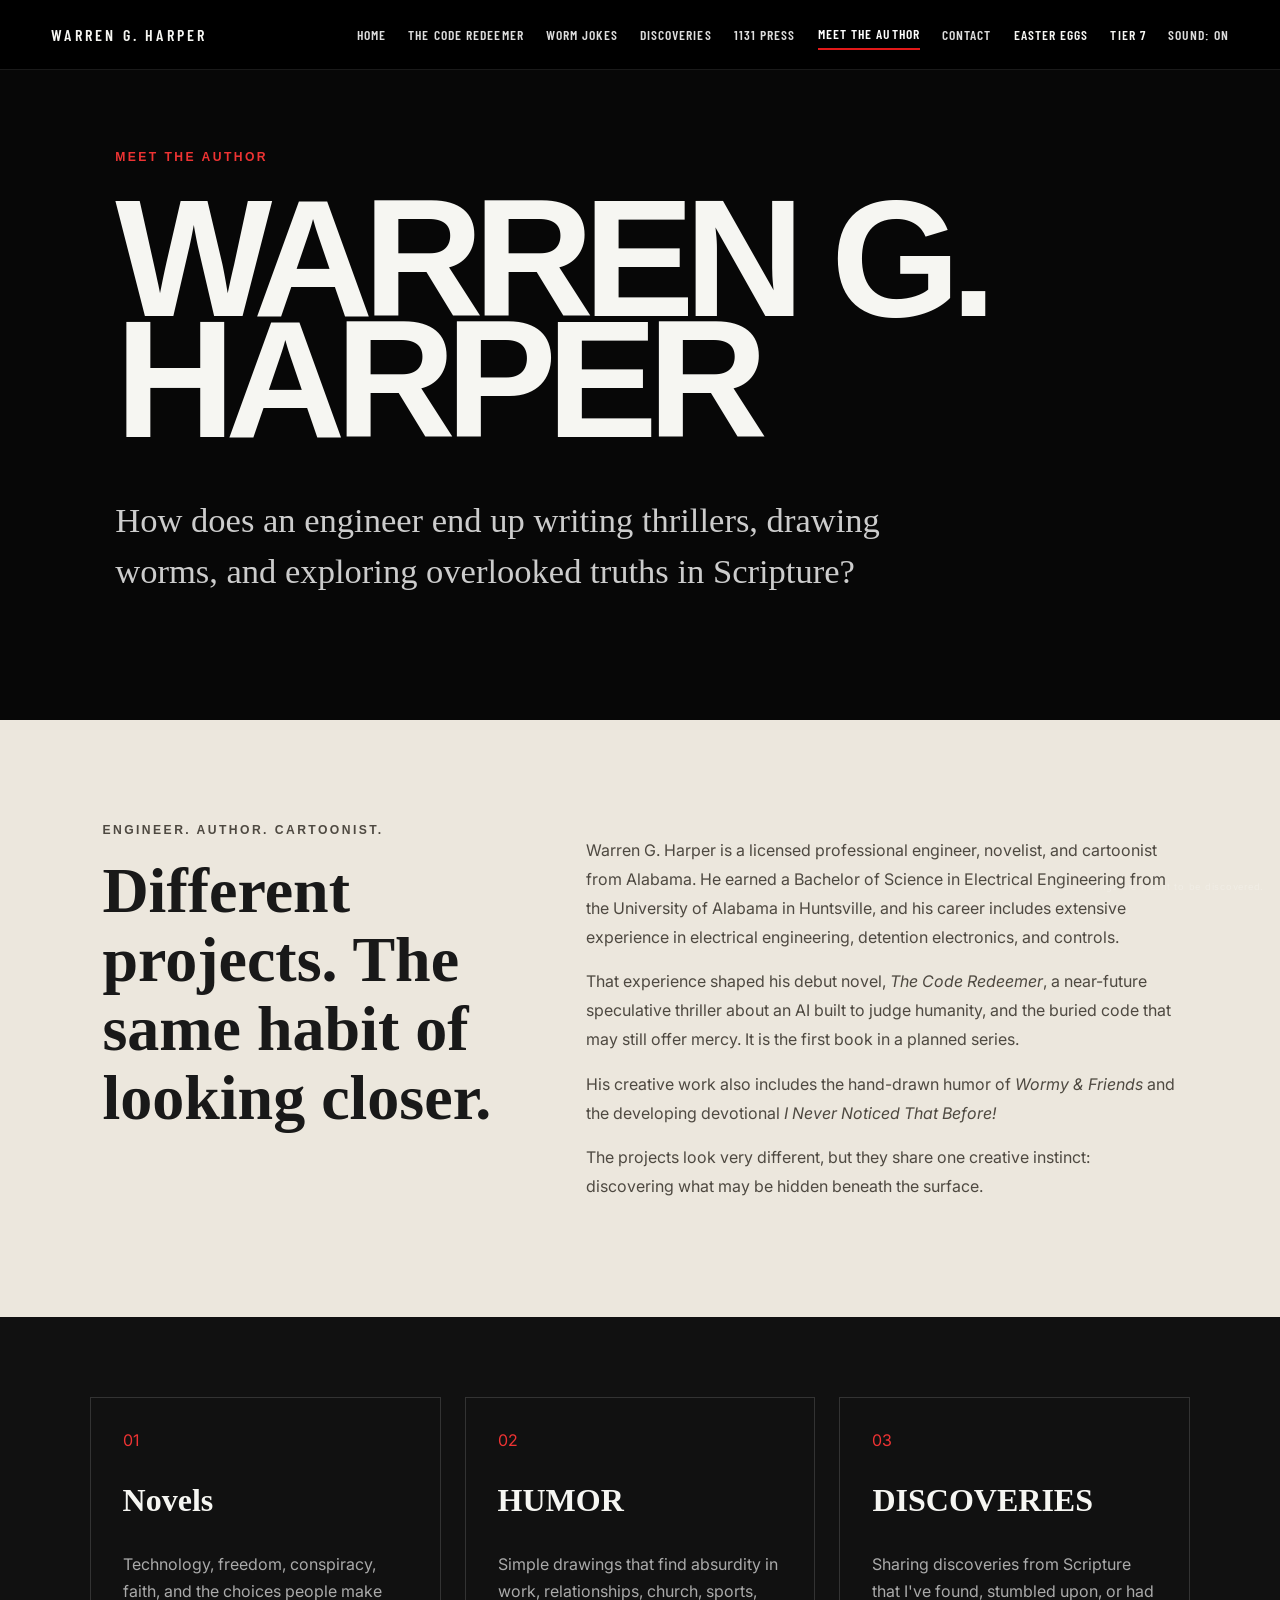
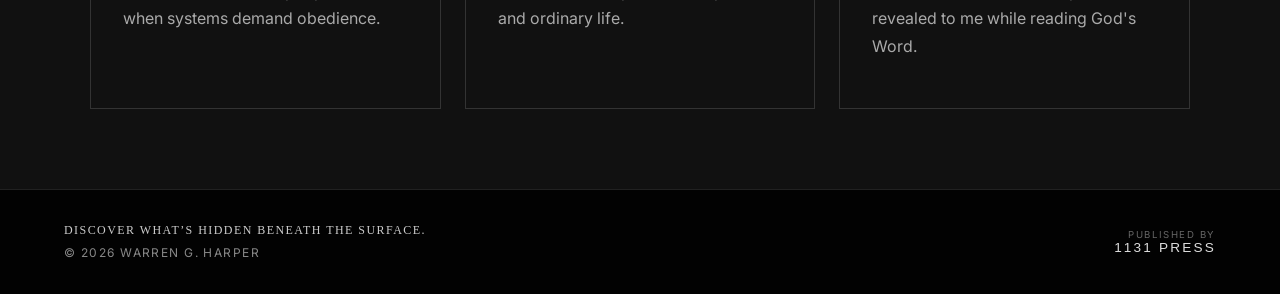
==== about.html @ 1fa2d731 "Add files via upload" ====
<!doctype html><html lang="en"><head>
<meta charset="utf-8">
<meta name="viewport" content="width=device-width, initial-scale=1, viewport-fit=cover">
<meta name="theme-color" content="#000000">
<meta name="description" content="About Warren G. Harper, professional engineer, novelist, cartoonist, and devotional writer.">
<title>Meet the Author | Warren G. Harper</title>
<link rel="stylesheet" href="styles.css">
</head>
<body class="about-body"><header class="site-header">
  <a class="site-name" href="index.html">WARREN G. HARPER</a>
  <button class="menu-toggle" type="button" aria-expanded="false" aria-controls="mainNav">Menu</button>
  <nav id="mainNav">
    <a href="index.html">Home</a>
    <a href="code.html">The Code Redeemer</a>
    <a href="wormy.html">Worm Jokes</a>
    <a href="discoveries.html">Discoveries</a>
    <a href="press.html">1131 Press</a>
    <a class="active" href="about.html#meet-the-author">Meet the Author</a>
    <a href="contact.html">Contact</a><button id="eggTrackerButton" class="egg-nav-link" type="button">EASTER EGGS</button><button id="tier7Link" class="tier7-link" type="button">TIER 7</button>
  <button id="globalSoundToggle" class="nav-button" type="button">Sound: On</button></nav>
</header>
<main><section id="meet-the-author" class="about-hero-page"><p class="page-kicker red">MEET THE AUTHOR</p><h1>Warren G.<br>Harper</h1>
<p class="about-lead">How does an engineer end up writing thrillers, drawing worms, and exploring overlooked truths in Scripture?</p></section>
<section class="about-story"><div><p class="page-kicker">ENGINEER. AUTHOR. CARTOONIST.</p><h2>Different projects. The same habit of looking closer.</h2></div>
<div><p>Warren G. Harper is a licensed professional engineer, novelist, and cartoonist from Alabama. He earned a Bachelor of Science in Electrical Engineering from the University of Alabama in Huntsville, and his career includes extensive experience in electrical engineering, detention electronics, and controls.</p>
<p>That experience shaped his debut novel, <em>The Code Redeemer</em>, a near-future speculative thriller about an AI built to judge humanity, and the buried code that may still offer mercy. It is the first book in a planned series.</p>
<p>His creative work also includes the hand-drawn humor of <em>Wormy &amp; Friends</em> and the developing devotional <em>I Never Noticed That Before!</em></p>
<p>The projects look very different, but they share one creative instinct: discovering what may be hidden beneath the surface.</p></div></section>
<section class="about-three"><article><span>01</span><h3>Novels</h3><p>Technology, freedom, conspiracy, faith, and the choices people make when systems demand obedience.</p></article>
<article><span>02</span><h3>HUMOR</h3><p>Simple drawings that find absurdity in work, relationships, church, sports, and ordinary life.</p></article>
<article><span>03</span><h3>DISCOVERIES</h3><p>Sharing discoveries from Scripture that I've found, stumbled upon, or had revealed to me while reading God's Word.</p></article></section></main><footer class="global-footer">
  <div>
    <strong>Discover what’s hidden beneath the surface.</strong>
    <span>© <span class="current-year">2026</span> Warren G. Harper</span>
  </div>
  <a class="press-footer" href="press.html"><span>Published by</span><strong>1131 PRESS</strong></a>
</footer>
<script>
document.querySelectorAll('.current-year').forEach(el => el.textContent = new Date().getFullYear());
const menu = document.querySelector('.menu-toggle');
const nav = document.getElementById('mainNav');
if (menu && nav) menu.addEventListener('click', () => {
  const open = nav.classList.toggle('open');
  menu.setAttribute('aria-expanded', String(open));
});
</script>

<div id="eggTracker" class="egg-tracker" hidden>
  <div class="egg-tracker-card">
    <button id="closeEggTracker" class="close-egg-tracker" type="button" aria-label="Close">×</button>
    <p class="egg-tracker-kicker">EASTER EGGS</p>
    <h2>Hidden Things Found</h2>
    <div class="egg-progress-group"><div class="egg-progress-label"><span>THE CODE REDEEMER</span><span class="egg-count" data-count="code">No discoveries yet</span></div><div class="egg-progress"><i data-bar="code"></i></div></div>
    <div class="egg-progress-group"><div class="egg-progress-label"><span>WORM JOKES</span><span class="egg-count" data-count="worm">No discoveries yet</span></div><div class="egg-progress"><i data-bar="worm"></i></div></div>
    <div class="egg-progress-group"><div class="egg-progress-label"><span>DISCOVERIES</span><span class="egg-count" data-count="scripture">No discoveries yet</span></div><div class="egg-progress"><i data-bar="scripture"></i></div></div>
  </div>
</div>
<div id="completionMessage" class="completion-message" hidden>
  <strong>You found them all!</strong>
  <span>Every hidden item in this section has been discovered.</span>
</div>
<div id="confettiLayer" class="confetti-layer" aria-hidden="true"></div>

<div id="easterModal" class="easter-modal" hidden>
  <div class="easter-card">
    <button id="closeEaster" class="close-easter" type="button" aria-label="Close">×</button>
    <div id="easterContent"></div>
  </div>
</div>
<div id="luciWhisper" class="luci-whisper" aria-hidden="true">WHO IS THIS?<br>ARE YOU ONLINE?</div>
<button id="finalDiscovery" class="final-discovery" type="button">Some things are meant to be discovered.</button>

<!-- Some things are meant to be discovered. -->
<script src="easter-eggs.js"></script>
<script>
const gst=document.getElementById("globalSoundToggle");
let siteSound=localStorage.getItem("projectLaunchSound")!=="off";
if(gst){
  gst.textContent=`Sound: ${siteSound?"On":"Off"}`;
  gst.addEventListener("click",()=>{
    siteSound=!siteSound;
    localStorage.setItem("projectLaunchSound",siteSound?"on":"off");
    gst.textContent=`Sound: ${siteSound?"On":"Off"}`;
  });
}
</script>
</body></html>
---- styles.css ----
@import url('https://fonts.googleapis.com/css2?family=Barlow+Condensed:wght@500;600;700&family=Inter:wght@400;500;600&family=Special+Elite&display=swap');

:root{
  --black:#000;
  --near-black:#050505;
  --panel:#0c0c0d;
  --white:#f6f6f2;
  --muted:#a7a7a7;
  --red:#e31919;
  --red-deep:#740000;
  --blue:#194e82;
  --cream:#f2ead8;
  --gold:#c49a51;
}
*{box-sizing:border-box}
html{scroll-behavior:smooth}
body{
  margin:0;
  background:var(--black);
  color:var(--white);
  font-family:Inter,Arial,sans-serif;
}
a{color:inherit}
button{font:inherit}
.site-header{
  position:fixed;
  z-index:40;
  top:0;left:0;right:0;
  min-height:70px;
  padding:0 clamp(18px,4vw,60px);
  display:flex;
  align-items:center;
  justify-content:space-between;
  gap:28px;
  background:rgba(0,0,0,.9);
  border-bottom:1px solid rgba(255,255,255,.1);
  backdrop-filter:blur(12px);
}
.site-name{
  text-decoration:none;
  font-family:"Barlow Condensed",Arial,sans-serif;
  font-weight:600;
  letter-spacing:.2em;
  white-space:nowrap;
}
nav{display:flex;align-items:center;gap:22px}
nav a,.nav-button{
  border:0;
  background:none;
  padding:8px 0;
  text-decoration:none;
  color:#ddd;
  font-family:"Barlow Condensed",Arial,sans-serif;
  font-weight:600;
  font-size:.85rem;
  letter-spacing:.08em;
  text-transform:uppercase;
  cursor:pointer;
}
nav a:hover,.nav-button:hover,.active{color:white}
nav .active{border-bottom:2px solid var(--red)}
.menu-toggle{display:none;background:none;border:1px solid #444;color:white;padding:8px 11px}
.home-hero{
  min-height:100svh;
  position:relative;
  display:grid;
  place-items:center;
  overflow:hidden;
  background:#000;
}
.cover-echo{
  position:absolute;
  inset:-5%;
  background:
    linear-gradient(rgba(0,0,0,.55),rgba(0,0,0,.78)),
    url("assets/code-cover-final.jpg") center 48%/cover no-repeat;
  filter:saturate(.75) contrast(1.18);
  opacity:.58;
  transform:scale(1.04);
}
.cover-echo:after{
  content:"";
  position:absolute;inset:0;
  background:radial-gradient(circle at center,transparent 0 12%,rgba(0,0,0,.15) 30%,#000 78%);
}
.hero-inner{
  position:relative;
  z-index:2;
  width:min(980px,88vw);
  text-align:center;
  padding-top:70px;
}
.eyebrow{
  color:var(--red);
  font-family:"Barlow Condensed",Arial,sans-serif;
  font-size:.82rem;
  font-weight:700;
  letter-spacing:.23em;
}
.hero-inner h1{
  margin:18px auto 12px;
  max-width:1000px;
  font-family:"Barlow Condensed",Arial,sans-serif;
  font-size:clamp(3.8rem,8.5vw,8.7rem);
  line-height:.88;
  letter-spacing:-.025em;
  text-transform:uppercase;
  text-shadow:0 3px 30px #000;
}
.hero-sub{color:#d2d2d2;letter-spacing:.17em;text-transform:uppercase}
.primary-link,.secondary-link{
  display:inline-block;
  margin-top:24px;
  padding:15px 25px;
  border:1px solid var(--red);
  text-decoration:none;
  font-family:"Barlow Condensed",Arial,sans-serif;
  font-weight:700;
  letter-spacing:.14em;
  text-transform:uppercase;
}
.primary-link:hover{background:var(--red)}
.choice-section{padding:110px min(6vw,90px);background:#050505}
.choice-section>.eyebrow{max-width:1180px;margin:0 auto 20px}
.choice-list{max-width:1180px;margin:auto;border-top:1px solid #272727}
.choice{
  min-height:190px;
  display:grid;
  grid-template-columns:80px 1fr auto;
  gap:28px;
  align-items:center;
  padding:35px 10px;
  border-bottom:1px solid #272727;
  text-decoration:none;
  transition:.25s ease;
}
.choice:hover{padding-left:25px;background:#0c0c0c}
.choice-number{color:#5d5d5d;font-family:"Barlow Condensed";letter-spacing:.15em}
.choice h2{
  margin:0 0 8px;
  font-family:"Barlow Condensed";
  font-size:clamp(2.2rem,5vw,4.5rem);
  text-transform:uppercase;
}
.choice p{margin:0;color:#aaa}
.choice-arrow{font-family:"Barlow Condensed";text-transform:uppercase;letter-spacing:.12em}
.code-choice h2,.code-choice .choice-arrow{color:#fff}
.wormy-choice h2,.wormy-choice .choice-arrow{color:#73a7d3}
.insights-choice h2,.insights-choice .choice-arrow{color:#d6b46e}
.home-about{padding:120px min(7vw,100px);background:#111}
.home-about h2{max-width:950px;font-family:"Barlow Condensed";font-size:clamp(2.5rem,6vw,5rem);line-height:1}
.home-updates{
  padding:75px min(7vw,100px);
  display:flex;
  align-items:center;
  justify-content:space-between;
  gap:40px;
  background:#090909;
  border-top:1px solid #202020;
}
.home-updates h2{margin:7px 0 10px;font-family:"Barlow Condensed";font-size:clamp(2.2rem,5vw,4.2rem);line-height:1;text-transform:uppercase}
.home-updates p:last-child{max-width:720px;color:#aaa;line-height:1.7}
.home-updates .secondary-link{flex:0 0 auto;margin-top:0}
.secondary-link{border-color:#555}
footer{
  padding:24px min(4vw,60px);
  display:flex;justify-content:space-between;gap:20px;
  border-top:1px solid #222;color:#777;
  font-size:.75rem;text-transform:uppercase;letter-spacing:.12em;
}

/* Intro */
.intro{
  position:fixed;inset:0;z-index:100;
  background:#000;color:#fff;
  overflow:hidden;
  transition:opacity .9s ease,visibility .9s;
}
.intro.hidden{opacity:0;visibility:hidden;pointer-events:none}
.skip-intro{
  position:absolute;z-index:130;right:max(18px,env(safe-area-inset-right));top:max(18px,env(safe-area-inset-top));
  background:none;border:0;color:#aaa;letter-spacing:.12em;text-transform:uppercase;cursor:pointer;
}
.entry-choice{
  position:absolute;inset:0;z-index:125;
  display:grid;place-content:center;text-align:center;padding:25px;background:#000;
}
.entry-choice.off{display:none}
.entry-choice p{color:var(--red);letter-spacing:.25em;font-size:.75rem}
.entry-choice h1{font-family:"Barlow Condensed";font-size:clamp(3rem,10vw,7rem);text-transform:uppercase;margin:10px 0 26px}
.entry-buttons{display:flex;justify-content:center;gap:18px;flex-wrap:wrap}
.outline-button,.text-button{
  color:white;cursor:pointer;text-transform:uppercase;letter-spacing:.1em;padding:14px 22px
}
.outline-button{background:none;border:1px solid var(--red)}
.text-button{background:none;border:0}
.entry-choice small{display:block;max-width:470px;margin:22px auto 0;color:#666;line-height:1.5}
.intro-scene{
  position:absolute;inset:0;
  display:grid;place-items:center;
  opacity:0;visibility:hidden;
  transition:opacity .8s ease,visibility .8s;
}
.intro-scene.on{opacity:1;visibility:visible}
.terminal-copy{
  width:min(780px,84vw);
  color:#ddd;
  font-family:"Special Elite","Courier New",monospace;
  font-size:clamp(1.4rem,4vw,3.7rem);
  letter-spacing:.05em;
}
#terminalAnswer{opacity:0;margin-top:10vh}
#terminalAnswer.show{opacity:1}
.cursor{animation:blink .75s infinite}
@keyframes blink{50%{opacity:0}}
.code-scene{
  background:
    radial-gradient(circle at center,rgba(255,20,20,.42),transparent 25%),
    linear-gradient(180deg,#180000,#000 65%);
}
.circuit-field{
  position:absolute;inset:0;
  background:url("assets/code-cover.jpeg") center/cover no-repeat;
  opacity:.58;filter:contrast(1.35) saturate(1.2);
}
.circuit-field:after{content:"";position:absolute;inset:0;background:linear-gradient(rgba(0,0,0,.3),rgba(0,0,0,.5))}
.code-title{
  position:relative;z-index:2;text-align:center;
  font-family:"Barlow Condensed";text-transform:uppercase;
  filter:drop-shadow(0 0 35px rgba(255,0,0,.8));
  transform:scale(.86);opacity:0;
}
.code-scene.on .code-title{animation:titleHit 3.2s ease forwards}
.code-title span{display:block;font-size:clamp(3.2rem,10vw,9rem);font-weight:600;line-height:.9}
.code-title strong{display:block;font-size:clamp(4.2rem,14vw,13rem);line-height:.78}
@keyframes titleHit{
  0%{opacity:0;transform:scale(.75)}
  12%{opacity:1;transform:scale(1.035)}
  20%,85%{opacity:1;transform:scale(1)}
  100%{opacity:0;transform:scale(1.025)}
}
.wormy-scene{background:#f3ead7;color:#174d7a}
.paper-card{
  width:min(820px,88vw);max-height:88vh;
  padding:28px;background:#fffdf7;
  box-shadow:0 25px 80px rgba(0,0,0,.22);
  text-align:center;transform:rotate(-.5deg);
}
.paper-card h2{
  font-family:"Special Elite","Courier New",monospace;
  font-size:clamp(2.4rem,7vw,6rem);margin:5px 0 15px;
}
.paper-card img{
  width:100%;max-height:58vh;object-fit:contain;
  filter:contrast(1.06) saturate(.95);
}
.intro-label{font-family:"Barlow Condensed";letter-spacing:.2em;font-weight:700}
.wormy-scene.on .paper-card{animation:happyJiggle 3.4s ease both}
@keyframes happyJiggle{
  0%{opacity:0;transform:translateY(55px) rotate(-2deg)}
  18%{opacity:1;transform:translateY(0) rotate(.8deg)}
  28%{transform:rotate(-.5deg)}
  82%{opacity:1}
  100%{opacity:0;transform:translateY(-12px) rotate(-.5deg)}
}
.insights-scene{
  background:
    radial-gradient(circle at center,rgba(191,143,64,.2),transparent 30%),
    linear-gradient(145deg,#24180c,#050403 70%);
  text-align:center;
}
.insights-glow{
  position:absolute;width:40vmin;height:40vmin;border:1px solid rgba(205,168,97,.38);
  border-radius:50%;box-shadow:0 0 90px rgba(198,153,69,.13);
}
.insights-scene h2{
  position:relative;margin:10px 0;
  font-family:Georgia,serif;font-size:clamp(3.5rem,10vw,9rem);line-height:.85;
  color:#e3cc9c;font-weight:400;
}
.insights-scene .intro-label{position:relative;color:#b79251}
@media(max-width:930px){
  nav{
    display:none;position:absolute;top:69px;left:0;right:0;
    flex-direction:column;align-items:stretch;padding:18px 24px;background:#050505
  }
  nav.open{display:flex}
  .menu-toggle{display:block}
  .choice{grid-template-columns:45px 1fr}
  .choice-arrow{grid-column:2}
}
@media(max-width:600px){
  .hero-inner h1{font-size:clamp(3.4rem,17vw,6rem)}
  .choice{min-height:170px;padding:28px 0}
  .choice h2{font-size:2.5rem}
  footer{flex-direction:column}
}
@media(prefers-reduced-motion:reduce){
  *{animation-duration:.01ms!important;animation-iteration-count:1!important;transition-duration:.01ms!important}
}


/* Version 0.2 — slower cinematic pacing */
.terminal-scene{
  background:
    radial-gradient(circle at 50% 45%,rgba(15,32,43,.22),transparent 38%),
    #000;
}
.terminal-copy{
  text-shadow:0 0 14px rgba(185,228,255,.18);
}
#terminalQuestion{
  opacity:0;
  animation:terminalQuestionIn 9.2s ease forwards;
}
.terminal-scene.on #terminalQuestion{
  animation:terminalQuestionIn 9.2s ease forwards;
}
@keyframes terminalQuestionIn{
  0%,10%{opacity:0;transform:translateY(4px)}
  18%,80%{opacity:1;transform:translateY(0)}
  100%{opacity:.75}
}
#terminalAnswer{
  transition:opacity 1.2s ease;
}
.code-scene.on .code-title{
  animation:titleHitV2 10.6s cubic-bezier(.2,.8,.2,1) forwards;
}
@keyframes titleHitV2{
  0%{opacity:0;transform:scale(.64);filter:blur(15px)}
  8%{opacity:1;transform:scale(1.06);filter:blur(0)}
  14%{transform:scale(1)}
  82%{opacity:1;transform:scale(1)}
  100%{opacity:0;transform:scale(1.025);filter:blur(3px)}
}
.code-scene.on .circuit-field{
  animation:circuitAwaken 10.6s ease forwards;
}
@keyframes circuitAwaken{
  0%{opacity:0;transform:scale(1.08)}
  18%{opacity:.3}
  55%,85%{opacity:.72;transform:scale(1)}
  100%{opacity:0}
}
.wormy-scene.on .paper-card{
  animation:happyJiggleV2 9.6s ease both;
}
@keyframes happyJiggleV2{
  0%{opacity:0;transform:translateY(85px) rotate(-2.5deg) scale(.94)}
  14%{opacity:1;transform:translateY(-5px) rotate(1deg) scale(1.015)}
  20%{transform:translateY(0) rotate(-.5deg) scale(1)}
  82%{opacity:1;transform:rotate(-.5deg)}
  100%{opacity:0;transform:translateY(-18px) rotate(-.7deg)}
}
.insights-scene.on h2,
.insights-scene.on .intro-label,
.insights-scene.on .insights-glow{
  animation:insightsRise 10.5s ease forwards;
}
@keyframes insightsRise{
  0%{opacity:0;transform:translateY(18px) scale(.98)}
  18%,82%{opacity:1;transform:translateY(0) scale(1)}
  100%{opacity:0;transform:translateY(-8px) scale(1.01)}
}

/* Version 0.3 terminal and Wormy refinements */
.system-prompt{
  margin:0 0 1rem;
  color:#7ea0b7;
  opacity:0;
  font-size:.55em;
  letter-spacing:.08em;
  transition:opacity .45s ease;
}
.system-prompt.show{opacity:1}
.second-prompt{margin-top:8vh}
#terminalQuestion,#terminalAnswer{
  min-height:1.35em;
  white-space:pre-wrap;
}
#terminalQuestion{
  opacity:1!important;
  animation:none!important;
}
#terminalAnswer{
  opacity:1;
  margin-top:0;
  transition:none;
}
.wormy-scene.on .paper-card{
  animation:wormyCleanEntrance 6.8s cubic-bezier(.22,.8,.24,1) forwards;
}
@keyframes wormyCleanEntrance{
  0%{opacity:0;transform:translateY(50px) rotate(-1deg) scale(.97)}
  18%{opacity:1;transform:translateY(-4px) rotate(.45deg) scale(1.01)}
  26%,82%{opacity:1;transform:translateY(0) rotate(-.35deg) scale(1)}
  100%{opacity:0;transform:translateY(-10px) rotate(-.35deg) scale(1)}
}

/* Version 0.4 corrections */
#terminalQuestion{white-space:pre-line;line-height:1.45}
.hard-glitch{
  animation:terminalFailure .75s steps(2,end) forwards!important;
}
@keyframes terminalFailure{
  0%{filter:none;transform:none;background:#000}
  12%{filter:invert(1);transform:translateX(8px)}
  24%{filter:contrast(3);transform:translateX(-12px) skewX(3deg)}
  39%{filter:invert(1) hue-rotate(100deg);transform:translateY(5px)}
  54%{filter:none;transform:translateX(14px)}
  72%{filter:brightness(3);transform:translateX(-6px)}
  100%{filter:brightness(0);transform:none}
}
.code-scene{
  background:#000!important;
}
.code-scene .circuit-field{
  inset:0;
  background:
    linear-gradient(rgba(0,0,0,.08),rgba(0,0,0,.12)),
    url("assets/code-cover-v2.png") center/contain no-repeat!important;
  opacity:0;
  filter:none!important;
}
.code-scene .code-title{
  display:none;
}
.code-scene.on .circuit-field{
  animation:coverRevealV4 7.1s cubic-bezier(.2,.75,.2,1) forwards!important;
}
@keyframes coverRevealV4{
  0%{opacity:0;transform:scale(.91);filter:brightness(.2) blur(8px)}
  12%{opacity:1;transform:scale(1.025);filter:brightness(1.5) blur(0)}
  22%,78%{opacity:1;transform:scale(1);filter:brightness(1)}
  100%{opacity:0;transform:scale(1.015);filter:brightness(.4)}
}
.worm-jokes-label{
  margin:-8px 0 15px;
  color:#194e82;
  font-family:"Special Elite","Courier New",monospace;
  font-size:clamp(.8rem,2vw,1.1rem);
  letter-spacing:.19em;
}
.wormy-scene.on .paper-card{
  animation:wormyNoGlitchV4 5.25s cubic-bezier(.2,.85,.25,1) forwards!important;
}
@keyframes wormyNoGlitchV4{
  0%{opacity:0;transform:translateY(60px) rotate(-1.2deg) scale(.96)}
  15%{opacity:1;transform:translateY(-7px) rotate(.5deg) scale(1.01)}
  24%,82%{opacity:1;transform:translateY(0) rotate(-.25deg) scale(1)}
  100%{opacity:0;transform:translateY(-16px) rotate(-.25deg) scale(1)}
}
.insights-scene:after{
  content:"";
  position:absolute;
  width:min(560px,70vw);
  height:1px;
  background:linear-gradient(90deg,transparent,#d8b46a,transparent);
  transform:scaleX(0);
}
.insights-scene.on:after{
  animation:goldLineV4 4.7s ease forwards;
}
.insights-scene.on h2{
  animation:insightsV4 4.7s ease forwards!important;
}
.insights-scene.on .intro-label{
  animation:insightsV4 4.7s .15s ease forwards!important;
}
.insights-scene.on .insights-glow{
  animation:insightsGlowV4 4.7s ease forwards!important;
}
@keyframes goldLineV4{
  0%{opacity:0;transform:scaleX(0)}
  28%,72%{opacity:1;transform:scaleX(1)}
  100%{opacity:0;transform:scaleX(.7)}
}
@keyframes insightsV4{
  0%{opacity:0;transform:translateY(15px);letter-spacing:.04em}
  24%,74%{opacity:1;transform:translateY(0);letter-spacing:normal}
  100%{opacity:0;transform:translateY(-8px)}
}
@keyframes insightsGlowV4{
  0%{opacity:0;transform:scale(.8)}
  35%,70%{opacity:1;transform:scale(1)}
  100%{opacity:0;transform:scale(1.08)}
}


/* Version 0.5 — refined homepage */
.home-vignette{
  position:absolute;
  inset:0;
  background:
    linear-gradient(180deg,rgba(0,0,0,.12),rgba(0,0,0,.42)),
    radial-gradient(circle at center,transparent 0 18%,rgba(0,0,0,.34) 48%,#000 92%);
  pointer-events:none;
}
.hero-inner{
  max-width:1080px;
}
.hero-inner h1{
  max-width:1050px;
  font-size:clamp(3.8rem,8vw,8.2rem);
}
.choice-section{
  padding-top:100px;
}
.choice-intro{
  max-width:1180px;
  margin:0 auto 30px;
  display:flex;
  align-items:end;
  justify-content:space-between;
  gap:30px;
}
.choice-intro p:last-child{
  margin:0;
  color:#777;
}
.choice{
  grid-template-columns:75px 1fr auto;
  min-height:205px;
  padding-left:0;
  padding-right:0;
}
.choice-copy{
  max-width:790px;
}
.choice-kicker{
  margin:0 0 9px!important;
  font-family:"Barlow Condensed",Arial,sans-serif;
  font-size:.72rem!important;
  font-weight:700;
  letter-spacing:.18em;
  text-transform:uppercase;
}
.code-choice .choice-kicker{color:#d64646}
.wormy-choice .choice-kicker{color:#73a7d3}
.insights-choice .choice-kicker{color:#d6b46e}
.choice h2{
  margin-bottom:7px;
}
.worm-jokes-home{
  margin:0 0 9px!important;
  color:#73a7d3!important;
  font-family:"Special Elite","Courier New",monospace;
  font-size:clamp(1.05rem,2vw,1.4rem)!important;
  letter-spacing:.14em;
  text-transform:uppercase;
}
.home-about{
  display:grid;
  grid-template-columns:.8fr 1.2fr;
  gap:80px;
  align-items:start;
}
.home-about h2{
  margin:0;
}
.home-about > div:last-child p{
  margin-top:0;
  max-width:720px;
  color:#b8b8b8;
  font-size:1.12rem;
  line-height:1.75;
}
.home-actions{
  display:grid;
  grid-template-columns:repeat(4,1fr);
  border-top:1px solid #202020;
  border-bottom:1px solid #202020;
  background:#050505;
}
.home-actions a,
.home-actions button{
  min-height:88px;
  display:grid;
  place-items:center;
  padding:18px;
  border:0;
  border-right:1px solid #202020;
  background:none;
  color:#d6d6d6;
  text-decoration:none;
  text-transform:uppercase;
  letter-spacing:.11em;
  font-family:"Barlow Condensed",Arial,sans-serif;
  font-weight:600;
  cursor:pointer;
}
.home-actions > *:last-child{
  border-right:0;
}
.home-actions a:hover,
.home-actions button:hover{
  background:#101010;
  color:white;
}
@media(max-width:850px){
  .choice-intro{
    display:block;
  }
  .choice-intro p:last-child{
    margin-top:8px;
  }
  .home-about{
    grid-template-columns:1fr;
    gap:30px;
  }
  .home-actions{
    grid-template-columns:1fr 1fr;
  }
  .home-actions > *{
    border-bottom:1px solid #202020;
  }
}
@media(max-width:560px){
  .choice{
    grid-template-columns:42px 1fr;
  }
  .choice-arrow{
    grid-column:2;
  }
  .home-actions{
    grid-template-columns:1fr;
  }
  .home-actions a,
  .home-actions button{
    border-right:0;
  }
}

/* PROJECT LAUNCH 1.0 */
body{overflow-x:hidden}.page-kicker{margin:0 0 14px;font-family:Arial,sans-serif;font-weight:700;font-size:.76rem;letter-spacing:.2em;text-transform:uppercase}.page-kicker.red,.red{color:#e33}.page-kicker.gold,.gold{color:#d1ab65}.page-kicker.blue,.blue{color:#286ca5}
.global-footer{min-height:105px;padding:25px clamp(20px,5vw,75px);display:flex;align-items:center;justify-content:space-between;gap:30px;border-top:1px solid rgba(255,255,255,.12);background:#020202;color:#888}.global-footer>div{display:flex;flex-direction:column;gap:7px}.global-footer strong{color:#ccc;font-family:Georgia,serif;font-weight:400}.press-footer{display:flex;flex-direction:column;align-items:flex-end;text-decoration:none;text-transform:uppercase;letter-spacing:.13em}.press-footer span{font-size:.6rem;color:#666}.press-footer strong{font-family:Arial,sans-serif;font-size:.85rem;letter-spacing:.16em;color:#ddd}
.choice-intro-strong{display:block!important;text-align:center;margin-bottom:55px!important}.choice-command{margin:0!important;color:#fff!important;font-family:Arial,sans-serif;font-size:clamp(2.25rem,5vw,4.8rem);font-weight:700;line-height:1;text-transform:uppercase}.choice-intro-strong p:last-child{margin-top:15px!important;font-size:1.05rem}.home-actions{grid-template-columns:repeat(5,1fr)!important}
.code-body{background:#000}.code-hero-page{position:relative;min-height:100vh;padding:125px clamp(22px,6vw,90px) 80px;display:grid;align-items:center;overflow:hidden}.code-circuit-bg{position:absolute;inset:0;background:url("assets/code-cover-v2.png") center/cover no-repeat;opacity:.13;filter:blur(2px) saturate(.7)}.code-circuit-bg:after{content:"";position:absolute;inset:0;background:radial-gradient(circle at 28% 48%,transparent,#000 54%),linear-gradient(90deg,#000 0,transparent 50%,#000 100%)}.code-page-grid{position:relative;z-index:1;max-width:1180px;margin:auto;display:grid;grid-template-columns:.72fr 1.28fr;gap:clamp(45px,7vw,100px);align-items:center}.code-cover-figure{margin:0}.code-cover-figure img{display:block;width:100%;max-height:72vh;object-fit:contain;filter:drop-shadow(0 0 42px rgba(218,0,0,.35))}.code-main-copy h1{font-family:Arial,sans-serif;font-size:clamp(4rem,9vw,9rem);line-height:.76;margin:15px 0 30px;text-transform:uppercase;letter-spacing:-.055em}.code-main-copy>p{max-width:720px;color:#c8c8c8;line-height:1.75}.code-promise{font-family:Georgia,serif;font-size:clamp(1.35rem,2.5vw,2rem);line-height:1.35!important;color:white!important}.status-panel{display:flex;flex-wrap:wrap;gap:9px;margin:28px 0}.status-panel span{padding:8px 11px;border:1px solid #552121;color:#ddd;font-size:.72rem;text-transform:uppercase;letter-spacing:.08em}.page-button{display:inline-block;padding:14px 21px;text-decoration:none;text-transform:uppercase;letter-spacing:.1em;font-weight:700}.red-button{background:#d51616;color:white}
.code-details,.about-story,.devotional-description,.why-1131{padding:100px clamp(22px,8vw,120px);display:grid;grid-template-columns:.8fr 1.2fr;gap:clamp(40px,7vw,100px)}.code-details{background:#0b0b0b}.code-details h2,.about-story h2,.devotional-description h2,.why-1131 h2{font-family:Georgia,serif;font-size:clamp(2.3rem,5vw,4.5rem);line-height:1.08;margin:0}.code-details p,.about-story p,.devotional-description p,.why-1131 p{color:#bbb;line-height:1.8}.next-door{padding:55px clamp(22px,8vw,120px);display:flex;justify-content:space-between;align-items:center;gap:30px}.next-door p{margin:0;color:#999}.next-door a{text-decoration:none;text-transform:uppercase;letter-spacing:.1em;font-weight:700}.dark-next{background:#151515}
.wormy-body{background:#f6e8b7;color:#164d78}.wormy-body .site-header{background:rgba(255,248,220,.94);border-bottom:2px solid #164d78}.wormy-body .site-name,.wormy-body nav a{color:#164d78}.wormy-body nav .active{border-color:#f08d2d}.wormy-world{min-height:100vh;background:radial-gradient(circle at 20% 5%,rgba(255,255,255,.65),transparent 25%),linear-gradient(rgba(23,78,121,.045) 1px,transparent 1px),#f6e8b7;background-size:auto,100% 30px,auto}.marquee-lights{position:fixed;inset:0;z-index:80;pointer-events:none}.marquee-lights i{position:absolute;width:12px;height:12px;border-radius:50%;transform:translate(-50%,-50%);background:#c9a04c;border:1px solid rgba(120,70,15,.35);opacity:.28;animation:bulbWave 4.8s linear infinite}@keyframes bulbWave{0%,12%{background:#fff5aa;opacity:1;box-shadow:0 0 14px 5px rgba(255,192,40,.85)}18%,100%{background:#c99a3b;opacity:.28;box-shadow:none}}
.wormy-hero-page{min-height:86vh;padding:130px 25px 80px;display:grid;place-content:center;text-align:center;position:relative;overflow:hidden}.sun-doodle{position:absolute;right:8vw;top:125px;font-size:7rem;color:#f0a123;transform:rotate(12deg)}.wormy-small{margin:0;color:#286ca5;font-family:"Courier New",monospace;font-weight:700;letter-spacing:.18em;text-transform:uppercase}.wormy-hero-page h1{font-family:"Courier New",monospace;font-size:clamp(3.4rem,9vw,8rem);line-height:.84;margin:15px 0 5px;letter-spacing:-.08em}.worm-jokes-title{font-family:"Courier New",monospace;font-size:clamp(1.5rem,4vw,3rem);letter-spacing:.18em;margin:10px 0;color:#e06f24}.wormy-lead{font-family:Georgia,serif;font-style:italic;font-size:clamp(1.3rem,3vw,2.1rem)}.wormy-page-button{justify-self:center;margin-top:24px;padding:13px 20px;border:3px solid #164d78;background:white;color:#164d78;text-decoration:none;font-weight:700;box-shadow:6px 7px 0 rgba(22,77,120,.18);transform:rotate(-1deg)}.wormy-about{padding:90px clamp(25px,8vw,120px);display:grid;grid-template-columns:.8fr 1.2fr;gap:70px;background:#ccebf2;border-top:4px dashed #164d78;border-bottom:4px dashed #164d78}.wormy-about h2,.gallery-heading h2,.wormy-cast h2{font-family:"Courier New",monospace;font-size:clamp(2.2rem,5vw,4.2rem);line-height:1.05;margin:10px 0}.wormy-about p{font-size:1.08rem;line-height:1.8}.cartoon-gallery{padding:95px clamp(25px,6vw,90px)}.gallery-heading{max-width:850px;margin:0 auto 55px;text-align:center}.cartoon-grid{max-width:1180px;margin:auto;display:grid;grid-template-columns:1fr 1fr;gap:55px}.index-card{margin:0;padding:24px;background:#fff;border:2px solid #164d78;box-shadow:13px 15px 0 rgba(22,77,120,.18)}.index-card img{display:block;width:100%;max-height:540px;object-fit:contain}.index-card figcaption{text-align:center;margin-top:10px;font-family:Georgia,serif;font-style:italic}.rotate-left{transform:rotate(-.7deg)}.rotate-right{transform:rotate(.8deg)}.rotate-left-small{transform:rotate(-.35deg)}.rotate-right-small{transform:rotate(.45deg)}.wormy-cast{padding:90px clamp(25px,8vw,120px);text-align:center;background:#f7c96b}.cast-pills{display:flex;justify-content:center;flex-wrap:wrap;gap:12px;max-width:900px;margin:35px auto}.cast-pills span{padding:10px 16px;border:2px solid #164d78;border-radius:999px;background:#fff7d5;font-family:"Courier New",monospace;font-weight:700}.wormy-next{background:#164d78;color:white}.wormy-next a{color:white}.wormy-body .global-footer{background:#fff3c9;color:#52718b;border-color:#164d78}.wormy-body .global-footer strong,.wormy-body .press-footer strong{color:#164d78}
.insights-body{background:#171006;color:#eadbb9}.insights-hero-page{min-height:92vh;padding:140px 25px 85px;display:grid;place-content:center;text-align:center;position:relative;background:radial-gradient(circle at center,rgba(191,146,66,.17),transparent 31%),linear-gradient(145deg,#2a1d0d,#080604)}.insights-orbit{position:absolute;left:50%;top:50%;width:min(68vw,700px);height:min(68vw,700px);transform:translate(-50%,-50%);border:1px solid rgba(209,171,101,.24);border-radius:50%;box-shadow:0 0 90px rgba(209,171,101,.08)}.insights-hero-page>*:not(.insights-orbit){position:relative}.insights-hero-page h1{font-family:Georgia,serif;font-size:clamp(3.6rem,9vw,8.4rem);font-weight:400;line-height:.86;margin:15px 0}.devotional-subtitle{max-width:850px;margin:20px auto;font-family:Georgia,serif;font-size:clamp(1.2rem,2.3vw,1.75rem);line-height:1.45}.byline{font-weight:700;letter-spacing:.06em}.development-badge{justify-self:center;margin-top:18px;padding:8px 13px;border:1px solid #9c793c;text-transform:uppercase;letter-spacing:.12em;font-size:.72rem}.devotional-description{background:#f1eadb;color:#2f271e}.devotional-description p{color:#51463a}.devotional-promise{padding:100px 25px;text-align:center;background:#3b2916}.devotional-promise p{font-family:Georgia,serif;font-style:italic;font-size:clamp(2rem,5vw,4.4rem);margin:0}.insight-next{background:#211608}
.press-body{background:#f3f1ec;color:#191919}.press-body .site-header{background:rgba(248,247,244,.95)}.press-body .site-name,.press-body nav a{color:#202020}.press-body nav .active{border-color:#111}.press-hero{padding:150px 25px 105px;text-align:center;background:#0a0a0a;color:white}.press-mark{width:170px;height:170px;margin:0 auto 30px;border:2px solid #ccc;display:grid;place-content:center}.press-mark span{font-size:3rem;font-weight:800;line-height:.8}.press-mark strong{letter-spacing:.25em;font-size:.72rem;margin-top:14px}.press-hero>p:first-of-type{text-transform:uppercase;letter-spacing:.18em;color:#888}.press-hero h1{font-family:Georgia,serif;font-size:clamp(3rem,7vw,6.4rem);margin:20px 0}.press-mission{max-width:820px;margin:auto;color:#bbb;line-height:1.8}.press-catalog{padding:80px clamp(22px,6vw,85px);display:grid;grid-template-columns:repeat(3,1fr);gap:24px}.press-title-card{padding:35px;border:1px solid #c8c5bd;background:#fff;display:flex;flex-direction:column;min-height:590px}.press-title-card h2{font-family:Arial,sans-serif;font-size:clamp(2.5rem,4vw,4.1rem);line-height:.93;text-transform:uppercase;margin:10px 0}.press-title-card h3{font-family:Georgia,serif;font-weight:400;line-height:1.35;color:#555}.press-title-card p{line-height:1.75;color:#4d4d4d}.press-title-card strong{margin-top:auto;padding-top:20px}.press-title-card a{margin-top:20px;text-decoration:none;text-transform:uppercase;letter-spacing:.09em;font-weight:700}.code-card-press{border-top:6px solid #cf1717}.worm-card-press{border-top:6px solid #286ca5}.insight-card-press{border-top:6px solid #bf9141}.why-1131{background:#dedbd3}.why-1131 p{color:#444}.press-body .global-footer{background:#111}
.about-body,.contact-body{background:#070707}.about-hero-page,.contact-page{min-height:75vh;padding:150px clamp(25px,9vw,135px) 90px;display:grid;align-content:center}.about-hero-page h1,.contact-page h1{font-family:Arial,sans-serif;font-size:clamp(5rem,13vw,12rem);line-height:.73;margin:20px 0;text-transform:uppercase;letter-spacing:-.06em}.about-lead,.contact-lead{max-width:820px;font-family:Georgia,serif;font-size:clamp(1.35rem,2.7vw,2.2rem);line-height:1.45;color:#ccc}.about-story{background:#ece7dd;color:#191919}.about-story p{color:#4e4941}.about-three{padding:80px clamp(25px,7vw,100px);display:grid;grid-template-columns:repeat(3,1fr);gap:24px;background:#111}.about-three article{padding:32px;border:1px solid #333}.about-three span{color:#e33}.about-three h3{font-family:Georgia,serif;font-size:2rem}.about-three p{color:#aaa;line-height:1.7}.contact-card{max-width:840px;margin-top:35px;padding:30px;border:1px solid #383838;background:#101010;color:#aaa;line-height:1.7}.contact-card code{display:inline-block;margin-top:10px;padding:10px 12px;background:#000;color:#fff;font-size:1rem}
@media(max-width:900px){.home-actions{grid-template-columns:1fr 1fr!important}.code-page-grid,.code-details,.wormy-about,.devotional-description,.about-story,.why-1131{grid-template-columns:1fr}.code-cover-figure img{max-height:58vh}.press-catalog{grid-template-columns:1fr}.press-title-card{min-height:auto}.about-three{grid-template-columns:1fr}}
@media(max-width:650px){.global-footer{align-items:flex-start;flex-direction:column}.press-footer{align-items:flex-start}.home-actions{grid-template-columns:1fr!important}.cartoon-grid{grid-template-columns:1fr;gap:35px}.sun-doodle{font-size:4rem;right:4vw}.marquee-lights i{width:9px;height:9px}.next-door{align-items:flex-start;flex-direction:column}}

/* Project Launch 1.1 */
.world-label{margin:0 0 8px!important;color:#d2d2d2!important;font-family:Georgia,serif;font-style:italic;font-size:1.05rem!important}
.discoveries-hero-page{min-height:92vh;padding:140px 25px 85px;display:grid;place-content:center;text-align:center;position:relative;background:radial-gradient(circle at center,rgba(191,146,66,.18),transparent 32%),linear-gradient(145deg,#2a1d0d,#080604);color:#eadbb9}
.discoveries-orbit{position:absolute;left:50%;top:50%;width:min(68vw,700px);height:min(68vw,700px);transform:translate(-50%,-50%);border:1px solid rgba(209,171,101,.24);border-radius:50%;box-shadow:0 0 90px rgba(209,171,101,.08)}
.discoveries-hero-page>*:not(.discoveries-orbit){position:relative}
.discoveries-hero-page h1{font-family:Georgia,serif;font-size:clamp(3.5rem,9vw,8.2rem);font-weight:400;line-height:.87;margin:15px 0 18px}
.things-tagline{margin:0 auto 23px;font-family:Georgia,serif;font-size:clamp(1.25rem,2.4vw,1.9rem);font-style:italic;color:#d7bd86}
.sharing-line{margin:0 auto 8px;font-size:clamp(1.2rem,2.2vw,1.65rem);font-weight:700}.engineer-line{margin:0 auto 18px;font-family:Georgia,serif;font-style:italic;color:#b9995e}
.discoveries-description{padding:100px clamp(22px,8vw,120px);display:grid;grid-template-columns:.8fr 1.2fr;gap:clamp(40px,7vw,100px);background:#f1eadb;color:#2f271e}
.discoveries-description h2{font-family:Georgia,serif;font-size:clamp(2.3rem,5vw,4.5rem);line-height:1.08;margin:0}.discoveries-description p{color:#51463a;line-height:1.8}
.closing-discovery{margin-top:30px;font-size:1.18rem}.scripture-toggle-section,.hex-section{padding:70px 25px;display:grid;place-items:center;background:#2f2112}
.scripture-toggle{border:0;background:none;color:#ddc28f;font-family:Georgia,serif;font-size:clamp(2rem,5vw,4rem);cursor:pointer}.hex-section{background:#181006}.hex-section code{color:#7f6c4b;letter-spacing:.16em;font-size:.8rem}
.wormy-about{border-top:0!important;border-bottom:0!important}.worm-secret-section{min-height:240px;padding:60px 25px 95px;display:grid;place-items:center;background:#e8d39a}
.worm-hole{width:92px;height:28px;border:0;border-radius:50%;background:radial-gradient(ellipse at center,#2c1a0a 0 30%,#61401d 55%,rgba(97,64,29,0) 72%);filter:drop-shadow(0 6px 5px rgba(0,0,0,.25));cursor:pointer;transition:.3s ease}.worm-hole:hover{transform:scale(1.08)}.worm-hole.found{opacity:.25;transform:scale(.72)}
.worm-secret{margin-top:25px;width:min(760px,88vw);opacity:0;transform:translateY(20px) scale(.97);transition:.55s ease}.worm-secret.show{opacity:1;transform:none}.worm-secret img{display:block;width:100%;background:white;padding:18px;box-shadow:12px 14px 0 rgba(22,77,120,.16)}
.different-square{position:absolute;width:10px;height:10px;right:7.5vw;margin-top:-26px;border:0;background:#541717;opacity:.58;cursor:pointer}.hidden-code{position:absolute;left:3vw;margin-top:-40px;border:0;background:none;color:#211010;font-family:"Courier New",monospace;font-size:.58rem;letter-spacing:.08em;cursor:pointer}
.easter-modal[hidden]{display:none}.easter-modal{position:fixed;inset:0;z-index:500;display:grid;place-items:center;padding:20px;background:rgba(0,0,0,.76);opacity:0;transition:.25s ease}.easter-modal.show{opacity:1}.easter-card{position:relative;width:min(560px,92vw);padding:38px;background:#0b0b0b;color:#eee;border:1px solid #333;box-shadow:0 20px 80px rgba(0,0,0,.55)}.easter-card h2{font-family:Georgia,serif;font-size:2rem;margin:0 0 15px}.easter-card p{color:#aaa;line-height:1.7}.egg-kicker{color:#d33!important;font-family:"Courier New",monospace;letter-spacing:.14em}.close-easter{position:absolute;right:12px;top:8px;border:0;background:none;color:#888;font-size:1.8rem;cursor:pointer}
.luci-whisper{position:fixed;left:22px;bottom:26px;z-index:120;color:#6b1717;font-family:"Courier New",monospace;font-size:.68rem;line-height:1.5;letter-spacing:.08em;opacity:0;pointer-events:none;transition:opacity .8s ease}.luci-whisper.appear{opacity:.6}
.final-discovery{position:fixed;right:10px;bottom:7px;z-index:110;border:0;background:none;color:rgba(255,255,255,.12);font-size:.52rem;letter-spacing:.08em;cursor:pointer}.wormy-body .final-discovery,.press-body .final-discovery{color:rgba(0,0,0,.16)}
@media(max-width:900px){.discoveries-description{grid-template-columns:1fr}}

/* Project Launch 1.2 launch polish */
.contact-email{
  display:inline-block;
  margin-top:12px;
  color:#fff;
  font-size:clamp(1.1rem,2vw,1.35rem);
  text-decoration:none;
  border-bottom:1px solid #666;
  padding-bottom:4px;
  overflow-wrap:anywhere;
}
.contact-email:hover{border-color:#e33}
.author-contact-form{display:grid;gap:20px;margin-top:28px}.contact-form-grid{display:grid;grid-template-columns:1fr 1fr;gap:20px}.author-contact-form label{display:grid;gap:7px}.author-contact-form label>span{color:#ddd;font-family:"Barlow Condensed",Arial,sans-serif;font-size:.82rem;font-weight:600;letter-spacing:.11em;text-transform:uppercase}.author-contact-form input,.author-contact-form textarea{width:100%;border:1px solid #3b3b3b;background:#070707;color:#fff;padding:13px 14px;font:inherit;line-height:1.5;outline:none}.author-contact-form input:focus,.author-contact-form textarea:focus{border-color:#a92727;box-shadow:0 0 0 2px rgba(169,39,39,.14)}.author-contact-form textarea{resize:vertical}.updates-check{display:flex!important;grid-template-columns:auto 1fr!important;align-items:flex-start;gap:10px!important}.updates-check input{width:auto;margin-top:5px}.updates-check span{font-family:Inter,Arial,sans-serif!important;font-size:.9rem!important;font-weight:400!important;letter-spacing:0!important;line-height:1.5;text-transform:none!important}.form-honeypot{position:absolute!important;left:-10000px!important;width:1px!important;height:1px!important;overflow:hidden!important}.contact-submit{justify-self:start;border:0;cursor:pointer}.contact-submit:disabled{cursor:wait;opacity:.62}.contact-privacy{margin:0!important;color:#777!important;font-size:.78rem;line-height:1.5!important}.contact-form-status{min-height:24px;margin:0!important;color:#ddd!important}.contact-form-status.success{color:#7fbd8c!important}.contact-form-status.error{color:#ef7a7a!important}#contact-form{scroll-margin-top:95px}
.press-mark{
  width:190px!important;
  height:190px!important;
}
.press-mark span,
.press-mark strong{
  display:block!important;
  font-family:Arial,sans-serif!important;
  font-weight:800!important;
  text-align:center!important;
  line-height:.9!important;
}
.press-mark span{
  font-size:3.35rem!important;
  letter-spacing:.02em!important;
}
.press-mark strong{
  margin-top:12px!important;
  font-size:2.15rem!important;
  letter-spacing:.08em!important;
}

/* Project Launch 1.3 */
.hidden-code{color:#5a2b2b!important;font-size:.67rem!important;opacity:.78!important}
.different-square{width:12px!important;height:12px!important;background:#7b2323!important;opacity:.82!important;box-shadow:0 0 0 1px rgba(255,255,255,.06)}
.final-discovery{color:rgba(255,255,255,.25)!important;font-size:.58rem!important}.wormy-body .final-discovery,.press-body .final-discovery{color:rgba(0,0,0,.28)!important}
.luci-whisper{z-index:999!important;opacity:0!important;color:#a12525!important;font-size:.75rem!important;text-shadow:0 0 8px rgba(170,25,25,.3)}.luci-whisper.appear{opacity:.82!important}
.tier7-link{border:0;background:none;color:inherit;cursor:pointer;font:inherit;text-transform:uppercase;letter-spacing:.08em;padding:0}.tier7-link:hover{opacity:.7}
.code-easter-zone{padding:55px clamp(22px,8vw,120px);background:#050505;display:flex;align-items:center;justify-content:space-between;gap:40px;border-top:1px solid #1e1e1e;border-bottom:1px solid #1e1e1e}
.vale-cross{border:0;background:none;color:#aeb4b9;font-family:Georgia,serif;font-size:2.2rem;text-shadow:0 0 10px rgba(220,230,235,.18);cursor:pointer;opacity:.45;transition:.25s ease}.vale-cross:hover{opacity:.95;transform:scale(1.08)}
.hidden-terminal-shell{width:min(420px,68vw);display:grid;grid-template-columns:1fr;gap:8px}.hidden-terminal-shell label{font-family:"Courier New",monospace;color:#2b3a2f;font-size:.55rem;text-transform:uppercase;letter-spacing:.14em}
.hidden-terminal-shell input{width:100%;box-sizing:border-box;border:1px solid #172219;background:#020503;color:#6fa77c;padding:10px 12px;font-family:"Courier New",monospace;outline:none;opacity:.55;transition:.25s ease}.hidden-terminal-shell input:focus{opacity:1;border-color:#395c42}.terminal-response{min-height:16px;color:#78a97f;font-family:"Courier New",monospace;font-size:.72rem;letter-spacing:.12em}
.hex-egg{border:0;background:none;padding:0;cursor:pointer}.hex-egg code{color:#7f6c4b;letter-spacing:.16em;font-size:.8rem}
.easter-hint{margin:0;padding:35px 22px;text-align:center;background:#0f0a04;color:#5f513b;font-family:Georgia,serif;font-style:italic;font-size:.82rem;cursor:pointer}
.egg-footer-button,#eggTrackerButton{border:0;background:none;color:inherit;cursor:pointer;font:inherit;text-transform:uppercase;letter-spacing:.09em}.egg-footer-button{color:#555;font-size:.66rem}
.egg-tracker[hidden]{display:none}.egg-tracker{position:fixed;inset:0;z-index:700;display:grid;place-items:center;padding:20px;background:rgba(0,0,0,.78)}
.egg-tracker-card{position:relative;width:min(620px,92vw);padding:38px;background:#0c0c0c;color:#eee;border:1px solid #333;box-shadow:0 25px 90px rgba(0,0,0,.6)}.egg-tracker-card h2{margin:4px 0 30px;font-family:Georgia,serif;font-size:2rem;font-weight:400}.egg-tracker-kicker{margin:0;color:#b92727;font-family:"Courier New",monospace;letter-spacing:.18em;font-size:.7rem}
.close-egg-tracker{position:absolute;right:12px;top:8px;border:0;background:none;color:#888;font-size:1.8rem;cursor:pointer}.egg-progress-group{margin:24px 0}.egg-progress-label{display:flex;justify-content:space-between;gap:15px;margin-bottom:8px;color:#aaa;font-size:.72rem;text-transform:uppercase;letter-spacing:.08em}.egg-progress{height:9px;background:#1d1d1d;border:1px solid #292929;overflow:hidden}.egg-progress i{display:block;height:100%;width:0;background:#9e2222;transition:width .6s ease}
.completion-message[hidden]{display:none}.completion-message{position:fixed;left:50%;top:50%;z-index:950;transform:translate(-50%,-50%) scale(.94);width:min(500px,88vw);padding:36px;text-align:center;background:#080808;color:white;border:1px solid #444;box-shadow:0 25px 90px rgba(0,0,0,.75);opacity:0;transition:.3s ease}.completion-message.show{opacity:1;transform:translate(-50%,-50%) scale(1)}.completion-message strong{display:block;font-family:Georgia,serif;font-size:2.2rem;margin-bottom:12px}.completion-message span{color:#aaa;line-height:1.5}
.confetti-layer{position:fixed;inset:0;z-index:900;pointer-events:none;overflow:hidden}.confetti-layer i{position:absolute;top:-30px;color:#fff;font-style:normal;animation:confettiFall linear forwards}.confetti-layer i:nth-child(3n){color:#d22}.confetti-layer i:nth-child(3n+1){color:#d6b14b}.confetti-layer i:nth-child(3n+2){color:#6591b6}@keyframes confettiFall{to{transform:translate(var(--drift),110vh) rotate(720deg);opacity:.2}}
@media(max-width:700px){.code-easter-zone{flex-direction:column;align-items:flex-start}.hidden-terminal-shell{width:100%}.egg-progress-label{font-size:.62rem}}
@media(max-width:700px){.home-updates{align-items:flex-start;flex-direction:column}.home-updates .secondary-link{margin-top:0}}
@media(max-width:650px){.contact-form-grid{grid-template-columns:1fr}.contact-card{padding:22px}}


/* Project Launch 1.3.1 fixes */
.egg-nav-link{
  border:0!important;
  background:none!important;
  color:inherit!important;
  cursor:pointer!important;
  font:inherit!important;
  text-transform:uppercase!important;
  letter-spacing:.08em!important;
  padding:0!important;
}
.egg-nav-link:hover{opacity:.7}

.hidden-code{
  position:absolute!important;
  left:4vw!important;
  margin-top:-44px!important;
  color:#8b4646!important;
  font-size:.74rem!important;
  opacity:.92!important;
  text-shadow:0 0 8px rgba(140,45,45,.18)!important;
}
.different-square{
  background:#8f3030!important;
  opacity:.9!important;
}

.hidden-terminal-shell label{
  color:#58705d!important;
  font-size:.64rem!important;
  opacity:.95!important;
}
.terminal-prompt-row{
  display:flex;
  align-items:center;
  gap:9px;
  width:100%;
  border:1px solid #28422e;
  background:#030705;
  padding:9px 11px;
  box-sizing:border-box;
  opacity:.82;
  transition:.25s ease;
}
.terminal-prompt-row:focus-within{
  opacity:1;
  border-color:#487353;
  box-shadow:0 0 12px rgba(60,110,75,.12);
}
.terminal-prompt-row span{
  flex:0 0 auto;
  font-family:"Courier New",monospace;
  color:#6d9876;
  font-size:.78rem;
}
.terminal-prompt-row input{
  flex:1;
  min-width:80px;
  border:0!important;
  background:transparent!important;
  padding:0!important;
  color:#8fbd98!important;
  opacity:1!important;
  outline:none!important;
  font-family:"Courier New",monospace!important;
}

/* Dedicated LUCI whisper panel: visible enough to notice, never overlays page copy */
.luci-whisper{
  position:fixed!important;
  left:18px!important;
  bottom:18px!important;
  z-index:1200!important;
  min-width:190px!important;
  padding:13px 15px!important;
  background:rgba(5,0,0,.92)!important;
  border:1px solid rgba(157,31,31,.7)!important;
  box-shadow:0 8px 26px rgba(0,0,0,.45),0 0 16px rgba(120,18,18,.12)!important;
  color:#c43a3a!important;
  font-family:"Courier New",monospace!important;
  font-size:.78rem!important;
  line-height:1.55!important;
  letter-spacing:.08em!important;
  opacity:0!important;
  pointer-events:none!important;
  cursor:pointer!important;
  transform:translateY(8px)!important;
  transition:opacity .35s ease,transform .35s ease!important;
}
.luci-whisper.appear{
  opacity:.94!important;
  pointer-events:auto!important;
  transform:translateY(0)!important;
  animation:luciFlicker 1.35s steps(2,end) infinite;
}
.luci-whisper.acknowledged{
  border-color:#c44!important;
  box-shadow:0 0 22px rgba(160,30,30,.25)!important;
}
@keyframes luciFlicker{
  0%,91%,100%{filter:none}
  92%{filter:brightness(.72)}
  94%{filter:brightness(1.2)}
  96%{filter:none}
}

.easter-hint{
  color:#8a7656!important;
}

@media(max-width:700px){
  .luci-whisper{
    left:10px!important;
    right:10px!important;
    bottom:10px!important;
    min-width:0!important;
  }
}

/* v1.3.2 Wormy interactions */
.sun-egg{border:0!important;background:none!important;cursor:pointer!important;padding:0!important}
.sun-egg:hover{transform:rotate(8deg) scale(1.04)!important}
.worm-hole-row{display:flex;gap:80px;justify-content:center;align-items:center;flex-wrap:wrap}
.wrong-hole{transform:scale(.94)} .wrong-hole:hover{transform:scale(1.03)!important}
.worm-fun-message,.rotation-message{min-height:28px;margin-top:22px;text-align:center;font-family:"Courier New",monospace;font-weight:700;color:#164d78;opacity:0;transform:translateY(6px);transition:.25s ease}
.worm-fun-message.show,.rotation-message.show{opacity:1;transform:none}.worm-fun-message.sunny{color:#d4741b}
.finished-laughing{border:0;background:none;color:inherit;font:inherit;padding:0;cursor:pointer}.finished-laughing:hover{text-decoration:underline}
.worm-card-interactive{cursor:pointer;transition:transform .28s ease,box-shadow .28s ease}
.cartoon-grid.grid-shuffle .worm-card-interactive{animation:wormCardShuffle .32s ease}
@keyframes wormCardShuffle{0%{transform:translateY(0)}45%{transform:translateY(-8px)}100%{transform:translateY(0)}}
@media(max-width:650px){.worm-hole-row{gap:40px}}

/* v1.4: consistent navigation typography */
.site-header nav a,
.site-header .nav-button,
.site-header .egg-nav-link,
.site-header .tier7-link{
  font-family:"Barlow Condensed",Arial,sans-serif!important;
  font-weight:600!important;
  font-size:.85rem!important;
  line-height:1!important;
  letter-spacing:.08em!important;
  text-transform:uppercase!important;
}

#meet-the-author{scroll-margin-top:70px}
.egg-overall-count{
  margin:-18px 0 28px;
  color:#777;
  font-family:"Barlow Condensed",Arial,sans-serif;
  font-size:.8rem;
  letter-spacing:.12em;
  text-transform:uppercase;
}

/* v1.3.4: force stable 2x2 Worm sample grid positions */
.cartoon-grid{
  display:grid;
  grid-template-columns:repeat(2,minmax(0,1fr));
}
.cartoon-grid .worm-card-interactive:nth-child(1){grid-column:1;grid-row:1}
.cartoon-grid .worm-card-interactive:nth-child(2){grid-column:2;grid-row:1}
.cartoon-grid .worm-card-interactive:nth-child(3){grid-column:1;grid-row:2}
.cartoon-grid .worm-card-interactive:nth-child(4){grid-column:2;grid-row:2}
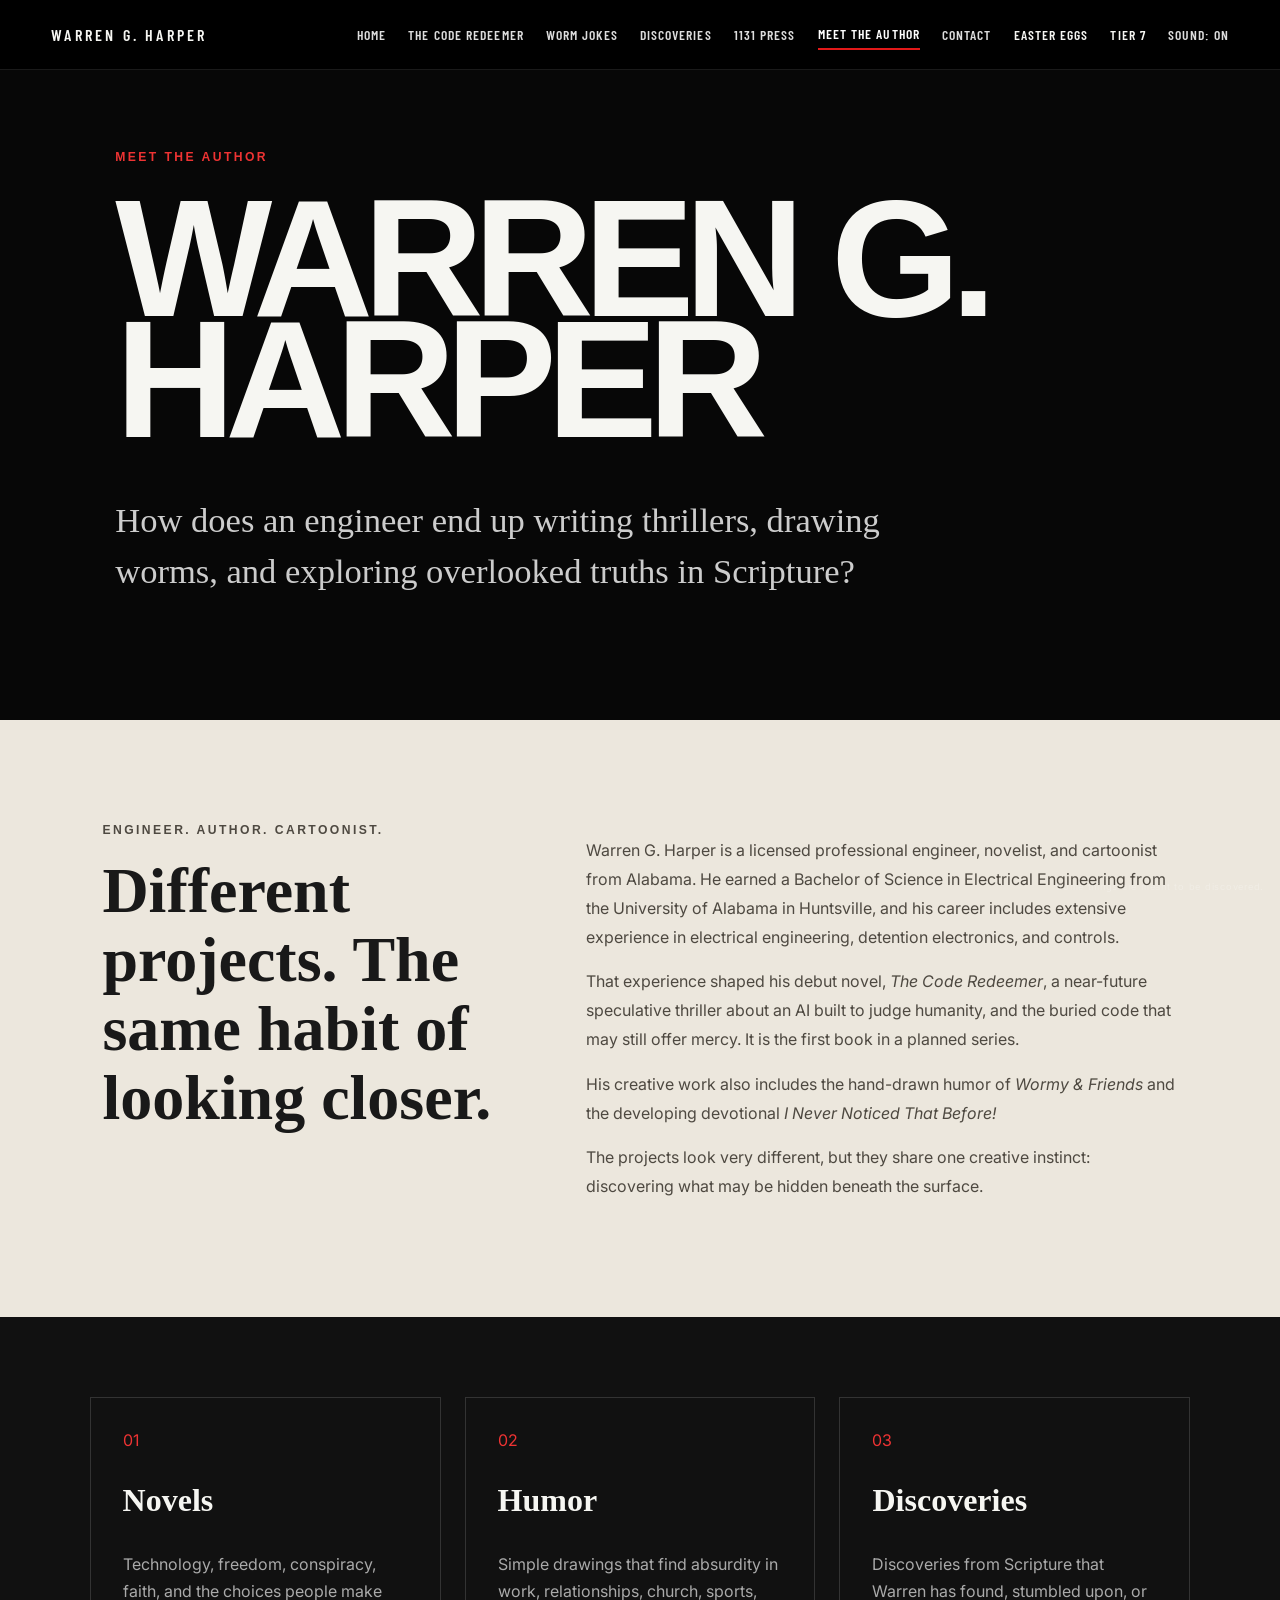
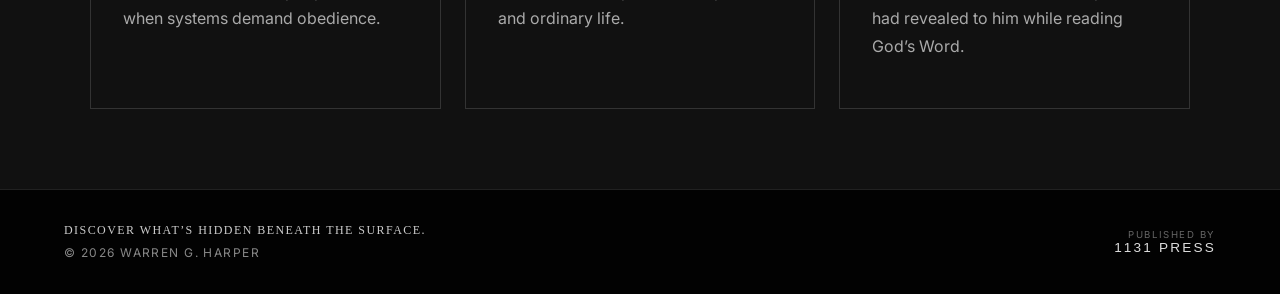
==== commit 140e973e: "Add files via upload What it does now  The three parts play in order, each with its own sound. A n" ====
--- a/about.html
+++ b/about.html
@@ -27,8 +27,8 @@
 <p>His creative work also includes the hand-drawn humor of <em>Wormy &amp; Friends</em> and the developing devotional <em>I Never Noticed That Before!</em></p>
 <p>The projects look very different, but they share one creative instinct: discovering what may be hidden beneath the surface.</p></div></section>
 <section class="about-three"><article><span>01</span><h3>Novels</h3><p>Technology, freedom, conspiracy, faith, and the choices people make when systems demand obedience.</p></article>
-<article><span>02</span><h3>HUMOR</h3><p>Simple drawings that find absurdity in work, relationships, church, sports, and ordinary life.</p></article>
-<article><span>03</span><h3>DISCOVERIES</h3><p>Sharing discoveries from Scripture that I've found, stumbled upon, or had revealed to me while reading God's Word.</p></article></section></main><footer class="global-footer">
+<article><span>02</span><h3>Humor</h3><p>Simple drawings that find absurdity in work, relationships, church, sports, and ordinary life.</p></article>
+<article><span>03</span><h3>Discoveries</h3><p>Discoveries from Scripture that Warren has found, stumbled upon, or had revealed to him while reading God’s Word.</p></article></section></main><footer class="global-footer">
   <div>
     <strong>Discover what’s hidden beneath the surface.</strong>
     <span>© <span class="current-year">2026</span> Warren G. Harper</span>
@@ -77,10 +77,12 @@
 let siteSound=localStorage.getItem("projectLaunchSound")!=="off";
 if(gst){
   gst.textContent=`Sound: ${siteSound?"On":"Off"}`;
+  gst.setAttribute("aria-pressed",String(siteSound));
   gst.addEventListener("click",()=>{
     siteSound=!siteSound;
     localStorage.setItem("projectLaunchSound",siteSound?"on":"off");
     gst.textContent=`Sound: ${siteSound?"On":"Off"}`;
+    gst.setAttribute("aria-pressed",String(siteSound));
   });
 }
 </script>
--- a/styles.css
+++ b/styles.css
@@ -220,7 +220,7 @@
 }
 .circuit-field{
   position:absolute;inset:0;
-  background:url("assets/code-cover.jpeg") center/cover no-repeat;
+  background:url("assets/code-cover-final.jpg") center/cover no-repeat;
   opacity:.58;filter:contrast(1.35) saturate(1.2);
 }
 .circuit-field:after{content:"";position:absolute;inset:0;background:linear-gradient(rgba(0,0,0,.3),rgba(0,0,0,.5))}
@@ -401,17 +401,49 @@
 /* Version 0.4 corrections */
 #terminalQuestion{white-space:pre-line;line-height:1.45}
 .hard-glitch{
-  animation:terminalFailure .75s steps(2,end) forwards!important;
+  animation:terminalFailure .56s steps(2,end) forwards!important;
 }
 @keyframes terminalFailure{
-  0%{filter:none;transform:none;background:#000}
-  12%{filter:invert(1);transform:translateX(8px)}
-  24%{filter:contrast(3);transform:translateX(-12px) skewX(3deg)}
-  39%{filter:invert(1) hue-rotate(100deg);transform:translateY(5px)}
-  54%{filter:none;transform:translateX(14px)}
-  72%{filter:brightness(3);transform:translateX(-6px)}
-  100%{filter:brightness(0);transform:none}
-}
+  0%,12%{filter:none;transform:none;background:#000}
+  18%{filter:brightness(0);transform:none;background:#000}
+  100%{filter:brightness(0);transform:none;background:#000}
+}
+/* Crosshair — matches the glint on The Code Redeemer cover.
+   Sizes are fractions of the cover's on-screen width (--cw) and the position
+   (--gx, --gy) is the glint's spot on the cover; both are set by script.js. */
+.iam-flash{position:absolute;inset:0;opacity:0;visibility:hidden;pointer-events:none;--cw:400px;--gx:50%;--gy:40%}
+.iam-flash::before{content:"";position:absolute;inset:0;background:#000;transition:opacity 1.4s ease}
+.iam-flash.show{opacity:1;visibility:visible}
+.iam-flash.reveal::before{opacity:0}
+.glint{position:absolute;left:var(--gx);top:var(--gy);width:0;height:0;opacity:0;transform:scale(1.3);filter:drop-shadow(0 0 calc(var(--cw)*.012) rgba(255,240,255,.85))}
+.glint i{position:absolute;display:block}
+.glint-ray-h{left:calc(var(--cw)*-.26);width:calc(var(--cw)*.52);top:0;height:max(2px,calc(var(--cw)*.0028));transform:translateY(-50%);
+  background:linear-gradient(90deg,transparent 0%,rgba(225,205,240,.22) 14%,rgba(240,230,255,.55) 32%,rgba(255,255,255,.95) 44%,#fff 50%,rgba(255,255,255,.95) 56%,rgba(240,230,255,.55) 68%,rgba(225,205,240,.22) 86%,transparent 100%)}
+.glint-ray-up,.glint-ray-down{left:0;width:max(2px,calc(var(--cw)*.0028));transform:translateX(-50%)}
+.glint-ray-up{bottom:0;height:calc(var(--cw)*.40);
+  background:linear-gradient(0deg,#fff 0%,rgba(255,255,255,.9) 12%,rgba(240,230,255,.55) 40%,rgba(225,205,240,.2) 75%,transparent 100%)}
+.glint-ray-down{top:0;height:calc(var(--cw)*.62);
+  background:linear-gradient(180deg,#fff 0%,rgba(255,255,255,.9) 20%,rgba(240,230,255,.5) 50%,rgba(225,205,240,.18) 80%,transparent 100%)}
+.glint-halo{left:0;top:0;width:calc(var(--cw)*.075);height:calc(var(--cw)*.075);border-radius:50%;transform:translate(-50%,-50%);
+  background:radial-gradient(circle,#fff 0 10%,rgba(245,232,252,.95) 16%,rgba(222,170,215,.7) 28%,rgba(205,90,140,.32) 50%,rgba(190,40,80,.12) 66%,transparent 72%)}
+.glint-core{left:0;top:0;width:max(6px,calc(var(--cw)*.018));height:max(6px,calc(var(--cw)*.018));border-radius:50%;transform:translate(-50%,-50%);background:#fff;
+  box-shadow:0 0 calc(var(--cw)*.02) calc(var(--cw)*.006) #fff,0 0 calc(var(--cw)*.05) rgba(230,200,255,.7)}
+.iam-flash.show .glint{animation:glintArrive 1.1s cubic-bezier(.2,.9,.25,1) forwards}
+.iam-flash.show .glint-halo{animation:glintTwinkle 2.2s ease-in-out infinite alternate}
+.iam-flash.settle .glint{animation:glintSettle 1.4s ease forwards}
+.iam-flash.melt .glint{animation:glintMelt 1.2s ease forwards}
+@keyframes glintArrive{
+  0%{opacity:0;transform:scale(.15)}
+  8%{opacity:1;transform:scale(1.9)}
+  35%{opacity:1;transform:scale(1.22)}
+  100%{opacity:1;transform:scale(1.3)}
+}
+@keyframes glintTwinkle{
+  from{opacity:1;transform:translate(-50%,-50%) scale(1)}
+  to{opacity:.82;transform:translate(-50%,-50%) scale(1.18)}
+}
+@keyframes glintSettle{from{opacity:1;transform:scale(1.3)}to{opacity:1;transform:scale(1)}}
+@keyframes glintMelt{from{opacity:1;transform:scale(1)}to{opacity:0;transform:scale(.97)}}
 .code-scene{
   background:#000!important;
 }
@@ -419,15 +451,20 @@
   inset:0;
   background:
     linear-gradient(rgba(0,0,0,.08),rgba(0,0,0,.12)),
-    url("assets/code-cover-v2.png") center/contain no-repeat!important;
+    url("assets/code-cover-final.jpg") center/contain no-repeat!important;
   opacity:0;
   filter:none!important;
 }
 .code-scene .code-title{
   display:none;
 }
+/* Cover fades in without moving, so its glint stays exactly under the crosshair. */
 .code-scene.on .circuit-field{
-  animation:coverRevealV4 7.1s cubic-bezier(.2,.75,.2,1) forwards!important;
+  animation:coverRevealV5 1.4s ease forwards!important;
+}
+@keyframes coverRevealV5{
+  0%{opacity:0;filter:brightness(.35)}
+  100%{opacity:1;filter:brightness(1)}
 }
 @keyframes coverRevealV4{
   0%{opacity:0;transform:scale(.91);filter:brightness(.2) blur(8px)}
@@ -636,7 +673,7 @@
 body{overflow-x:hidden}.page-kicker{margin:0 0 14px;font-family:Arial,sans-serif;font-weight:700;font-size:.76rem;letter-spacing:.2em;text-transform:uppercase}.page-kicker.red,.red{color:#e33}.page-kicker.gold,.gold{color:#d1ab65}.page-kicker.blue,.blue{color:#286ca5}
 .global-footer{min-height:105px;padding:25px clamp(20px,5vw,75px);display:flex;align-items:center;justify-content:space-between;gap:30px;border-top:1px solid rgba(255,255,255,.12);background:#020202;color:#888}.global-footer>div{display:flex;flex-direction:column;gap:7px}.global-footer strong{color:#ccc;font-family:Georgia,serif;font-weight:400}.press-footer{display:flex;flex-direction:column;align-items:flex-end;text-decoration:none;text-transform:uppercase;letter-spacing:.13em}.press-footer span{font-size:.6rem;color:#666}.press-footer strong{font-family:Arial,sans-serif;font-size:.85rem;letter-spacing:.16em;color:#ddd}
 .choice-intro-strong{display:block!important;text-align:center;margin-bottom:55px!important}.choice-command{margin:0!important;color:#fff!important;font-family:Arial,sans-serif;font-size:clamp(2.25rem,5vw,4.8rem);font-weight:700;line-height:1;text-transform:uppercase}.choice-intro-strong p:last-child{margin-top:15px!important;font-size:1.05rem}.home-actions{grid-template-columns:repeat(5,1fr)!important}
-.code-body{background:#000}.code-hero-page{position:relative;min-height:100vh;padding:125px clamp(22px,6vw,90px) 80px;display:grid;align-items:center;overflow:hidden}.code-circuit-bg{position:absolute;inset:0;background:url("assets/code-cover-v2.png") center/cover no-repeat;opacity:.13;filter:blur(2px) saturate(.7)}.code-circuit-bg:after{content:"";position:absolute;inset:0;background:radial-gradient(circle at 28% 48%,transparent,#000 54%),linear-gradient(90deg,#000 0,transparent 50%,#000 100%)}.code-page-grid{position:relative;z-index:1;max-width:1180px;margin:auto;display:grid;grid-template-columns:.72fr 1.28fr;gap:clamp(45px,7vw,100px);align-items:center}.code-cover-figure{margin:0}.code-cover-figure img{display:block;width:100%;max-height:72vh;object-fit:contain;filter:drop-shadow(0 0 42px rgba(218,0,0,.35))}.code-main-copy h1{font-family:Arial,sans-serif;font-size:clamp(4rem,9vw,9rem);line-height:.76;margin:15px 0 30px;text-transform:uppercase;letter-spacing:-.055em}.code-main-copy>p{max-width:720px;color:#c8c8c8;line-height:1.75}.code-promise{font-family:Georgia,serif;font-size:clamp(1.35rem,2.5vw,2rem);line-height:1.35!important;color:white!important}.status-panel{display:flex;flex-wrap:wrap;gap:9px;margin:28px 0}.status-panel span{padding:8px 11px;border:1px solid #552121;color:#ddd;font-size:.72rem;text-transform:uppercase;letter-spacing:.08em}.page-button{display:inline-block;padding:14px 21px;text-decoration:none;text-transform:uppercase;letter-spacing:.1em;font-weight:700}.red-button{background:#d51616;color:white}
+.code-body{background:#000}.code-hero-page{position:relative;min-height:100vh;padding:125px clamp(22px,6vw,90px) 80px;display:grid;align-items:center;overflow:hidden}.code-circuit-bg{position:absolute;inset:0;background:url("assets/code-cover-final.jpg") center/cover no-repeat;opacity:.13;filter:blur(2px) saturate(.7)}.code-circuit-bg:after{content:"";position:absolute;inset:0;background:radial-gradient(circle at 28% 48%,transparent,#000 54%),linear-gradient(90deg,#000 0,transparent 50%,#000 100%)}.code-page-grid{position:relative;z-index:1;max-width:1180px;margin:auto;display:grid;grid-template-columns:.72fr 1.28fr;gap:clamp(45px,7vw,100px);align-items:center}.code-cover-figure{margin:0}.code-cover-figure img{display:block;width:100%;max-height:72vh;object-fit:contain;filter:drop-shadow(0 0 42px rgba(218,0,0,.35))}.code-main-copy h1{font-family:Arial,sans-serif;font-size:clamp(4rem,9vw,9rem);line-height:.76;margin:15px 0 30px;text-transform:uppercase;letter-spacing:-.055em}.code-main-copy>p{max-width:720px;color:#c8c8c8;line-height:1.75}.code-promise{font-family:Georgia,serif;font-size:clamp(1.35rem,2.5vw,2rem);line-height:1.35!important;color:white!important}.status-panel{display:flex;flex-wrap:wrap;gap:9px;margin:28px 0}.status-panel span{padding:8px 11px;border:1px solid #552121;color:#ddd;font-size:.72rem;text-transform:uppercase;letter-spacing:.08em}.page-button{display:inline-block;padding:14px 21px;text-decoration:none;text-transform:uppercase;letter-spacing:.1em;font-weight:700}.red-button{background:#d51616;color:white}
 .code-details,.about-story,.devotional-description,.why-1131{padding:100px clamp(22px,8vw,120px);display:grid;grid-template-columns:.8fr 1.2fr;gap:clamp(40px,7vw,100px)}.code-details{background:#0b0b0b}.code-details h2,.about-story h2,.devotional-description h2,.why-1131 h2{font-family:Georgia,serif;font-size:clamp(2.3rem,5vw,4.5rem);line-height:1.08;margin:0}.code-details p,.about-story p,.devotional-description p,.why-1131 p{color:#bbb;line-height:1.8}.next-door{padding:55px clamp(22px,8vw,120px);display:flex;justify-content:space-between;align-items:center;gap:30px}.next-door p{margin:0;color:#999}.next-door a{text-decoration:none;text-transform:uppercase;letter-spacing:.1em;font-weight:700}.dark-next{background:#151515}
 .wormy-body{background:#f6e8b7;color:#164d78}.wormy-body .site-header{background:rgba(255,248,220,.94);border-bottom:2px solid #164d78}.wormy-body .site-name,.wormy-body nav a{color:#164d78}.wormy-body nav .active{border-color:#f08d2d}.wormy-world{min-height:100vh;background:radial-gradient(circle at 20% 5%,rgba(255,255,255,.65),transparent 25%),linear-gradient(rgba(23,78,121,.045) 1px,transparent 1px),#f6e8b7;background-size:auto,100% 30px,auto}.marquee-lights{position:fixed;inset:0;z-index:80;pointer-events:none}.marquee-lights i{position:absolute;width:12px;height:12px;border-radius:50%;transform:translate(-50%,-50%);background:#c9a04c;border:1px solid rgba(120,70,15,.35);opacity:.28;animation:bulbWave 4.8s linear infinite}@keyframes bulbWave{0%,12%{background:#fff5aa;opacity:1;box-shadow:0 0 14px 5px rgba(255,192,40,.85)}18%,100%{background:#c99a3b;opacity:.28;box-shadow:none}}
 .wormy-hero-page{min-height:86vh;padding:130px 25px 80px;display:grid;place-content:center;text-align:center;position:relative;overflow:hidden}.sun-doodle{position:absolute;right:8vw;top:125px;font-size:7rem;color:#f0a123;transform:rotate(12deg)}.wormy-small{margin:0;color:#286ca5;font-family:"Courier New",monospace;font-weight:700;letter-spacing:.18em;text-transform:uppercase}.wormy-hero-page h1{font-family:"Courier New",monospace;font-size:clamp(3.4rem,9vw,8rem);line-height:.84;margin:15px 0 5px;letter-spacing:-.08em}.worm-jokes-title{font-family:"Courier New",monospace;font-size:clamp(1.5rem,4vw,3rem);letter-spacing:.18em;margin:10px 0;color:#e06f24}.wormy-lead{font-family:Georgia,serif;font-style:italic;font-size:clamp(1.3rem,3vw,2.1rem)}.wormy-page-button{justify-self:center;margin-top:24px;padding:13px 20px;border:3px solid #164d78;background:white;color:#164d78;text-decoration:none;font-weight:700;box-shadow:6px 7px 0 rgba(22,77,120,.18);transform:rotate(-1deg)}.wormy-about{padding:90px clamp(25px,8vw,120px);display:grid;grid-template-columns:.8fr 1.2fr;gap:70px;background:#ccebf2;border-top:4px dashed #164d78;border-bottom:4px dashed #164d78}.wormy-about h2,.gallery-heading h2,.wormy-cast h2{font-family:"Courier New",monospace;font-size:clamp(2.2rem,5vw,4.2rem);line-height:1.05;margin:10px 0}.wormy-about p{font-size:1.08rem;line-height:1.8}.cartoon-gallery{padding:95px clamp(25px,6vw,90px)}.gallery-heading{max-width:850px;margin:0 auto 55px;text-align:center}.cartoon-grid{max-width:1180px;margin:auto;display:grid;grid-template-columns:1fr 1fr;gap:55px}.index-card{margin:0;padding:24px;background:#fff;border:2px solid #164d78;box-shadow:13px 15px 0 rgba(22,77,120,.18)}.index-card img{display:block;width:100%;max-height:540px;object-fit:contain}.index-card figcaption{text-align:center;margin-top:10px;font-family:Georgia,serif;font-style:italic}.rotate-left{transform:rotate(-.7deg)}.rotate-right{transform:rotate(.8deg)}.rotate-left-small{transform:rotate(-.35deg)}.rotate-right-small{transform:rotate(.45deg)}.wormy-cast{padding:90px clamp(25px,8vw,120px);text-align:center;background:#f7c96b}.cast-pills{display:flex;justify-content:center;flex-wrap:wrap;gap:12px;max-width:900px;margin:35px auto}.cast-pills span{padding:10px 16px;border:2px solid #164d78;border-radius:999px;background:#fff7d5;font-family:"Courier New",monospace;font-weight:700}.wormy-next{background:#164d78;color:white}.wormy-next a{color:white}.wormy-body .global-footer{background:#fff3c9;color:#52718b;border-color:#164d78}.wormy-body .global-footer strong,.wormy-body .press-footer strong{color:#164d78}
@@ -700,6 +737,20 @@
   margin-top:12px!important;
   font-size:2.15rem!important;
   letter-spacing:.08em!important;
+}
+.press-logo-panel{
+  width:min(230px,64vw);
+  margin:0 auto 34px;
+  padding:18px 16px;
+  background:#fff;
+  border:1px solid #303030;
+  border-radius:4px;
+  box-shadow:0 18px 45px rgba(0,0,0,.38);
+}
+.press-logo-image{
+  display:block;
+  width:100%;
+  height:auto;
 }
 
 /* Project Launch 1.3 */
@@ -889,3 +940,9 @@
 .cartoon-grid .worm-card-interactive:nth-child(2){grid-column:2;grid-row:1}
 .cartoon-grid .worm-card-interactive:nth-child(3){grid-column:1;grid-row:2}
 .cartoon-grid .worm-card-interactive:nth-child(4){grid-column:2;grid-row:2}
+
+/* Intro cover shown at full brightness so its glint matches the crosshair. */
+.code-scene .circuit-field:after{display:none}
+/* Keep site-wide Easter eggs out of the way while the homepage intro plays. */
+body:has(#intro:not(.hidden)) .luci-whisper,
+body:has(#intro:not(.hidden)) .final-discovery{visibility:hidden}
